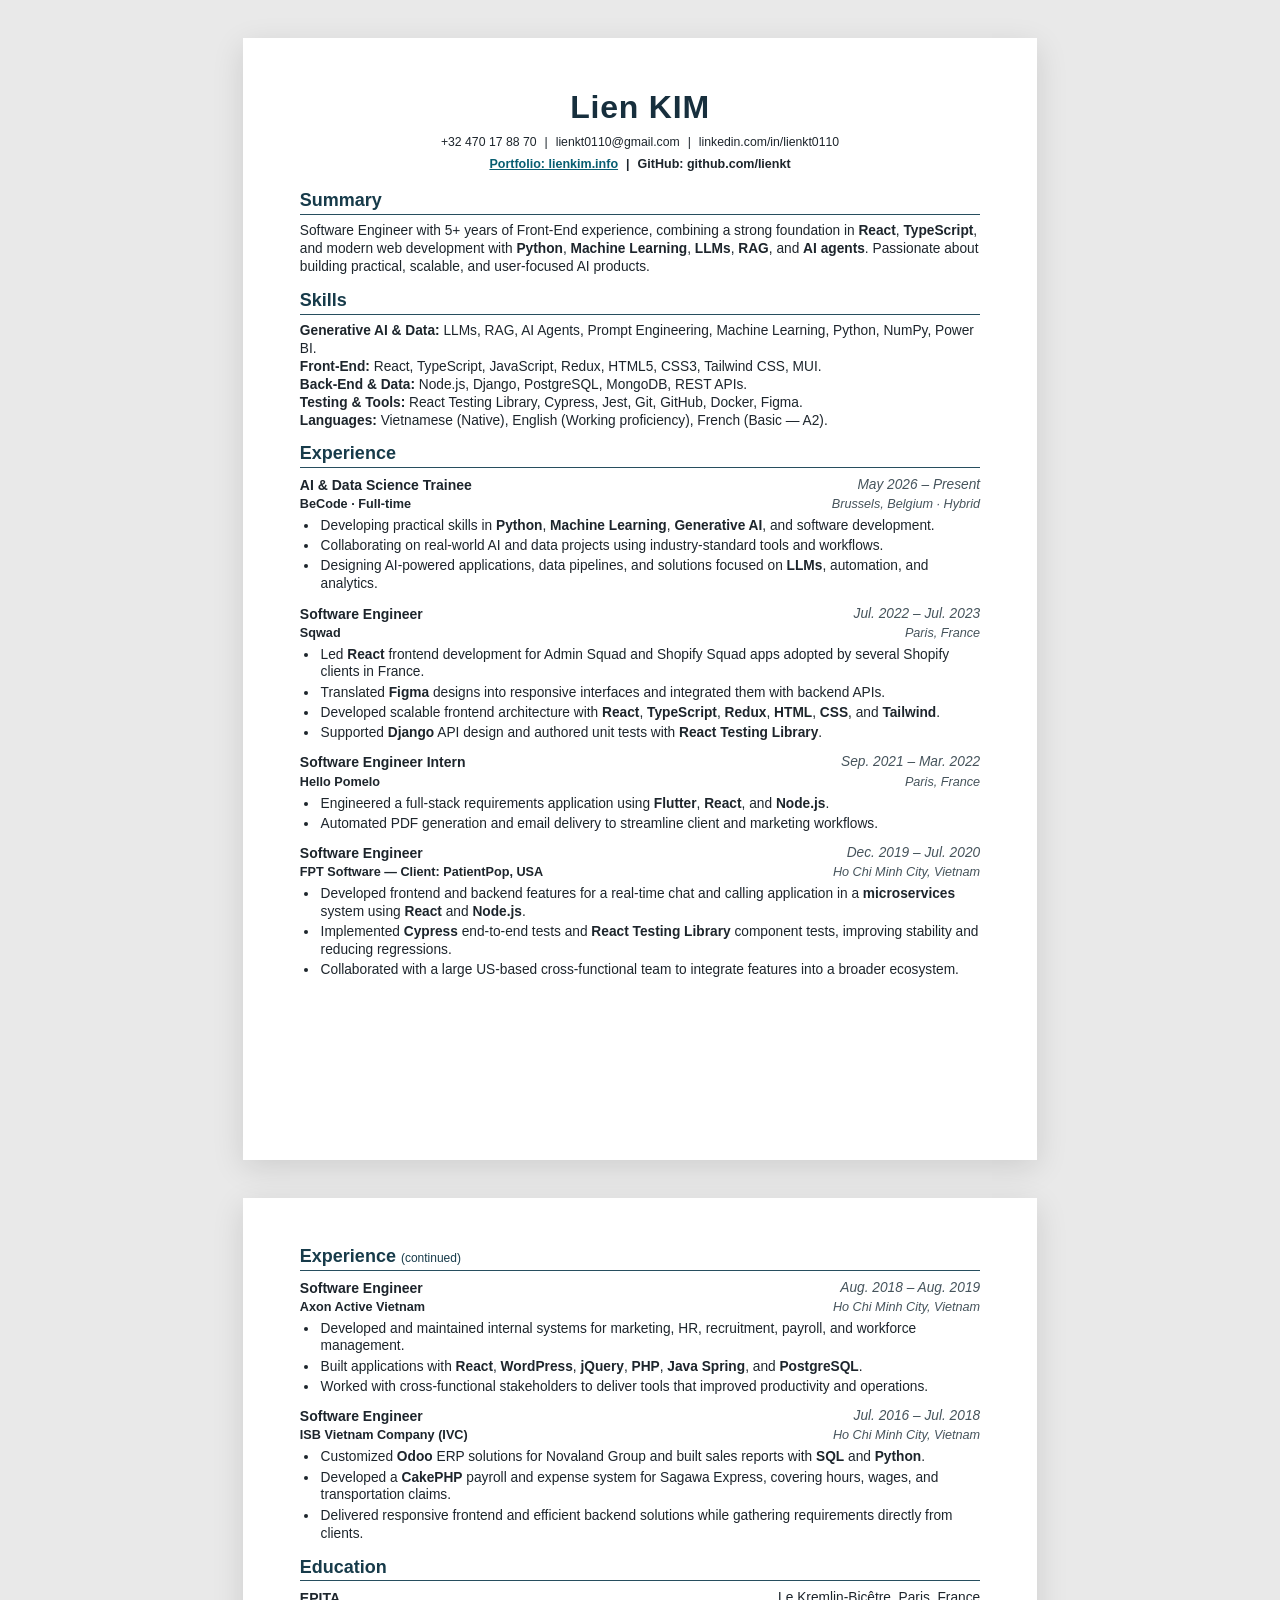
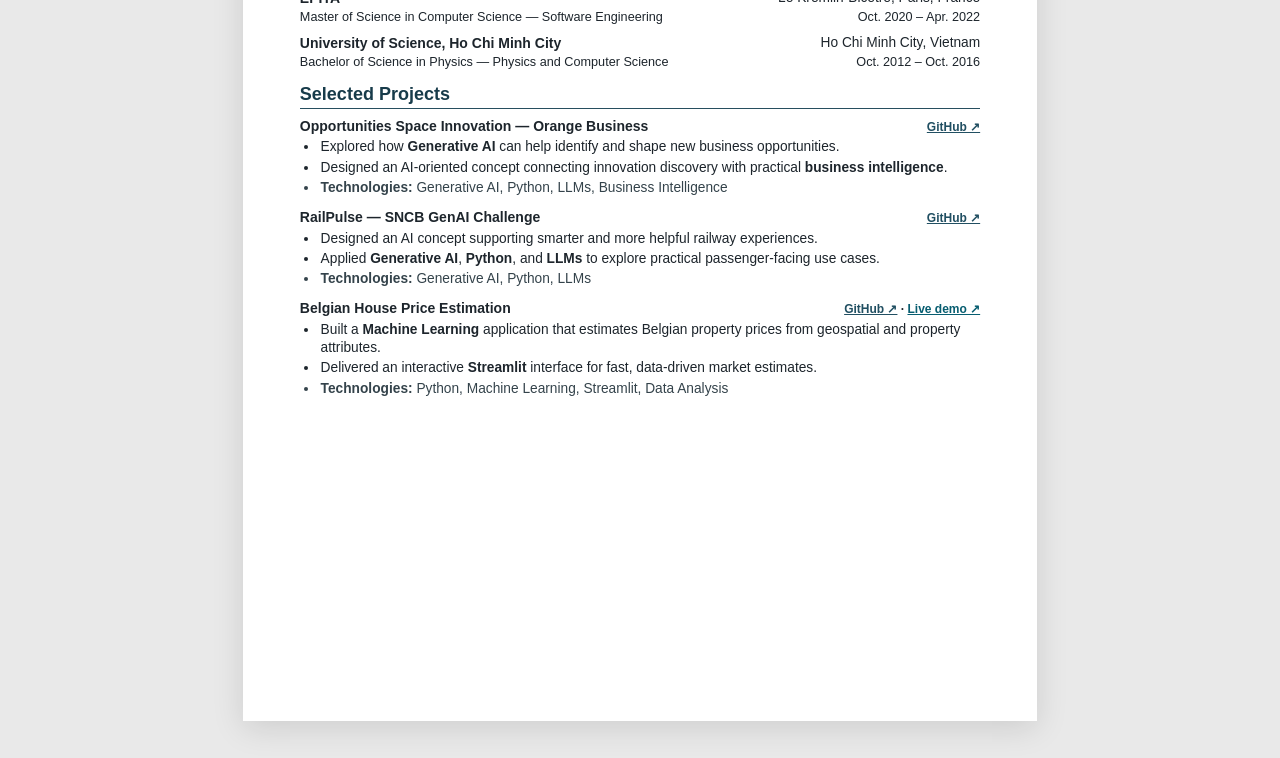
==== cv/index.html @ 68690e9c "update cv" ====
<!doctype html>
<html lang="en">
  <head>
    <meta charset="UTF-8" />
    <meta name="viewport" content="width=device-width, initial-scale=1" />
    <meta name="generator" content="cv/generate_cv.py" />
    <title>Lien KIM — CV</title>
    <link rel="stylesheet" href="cv.css" />
  </head>
  <body>
    <main class="resume">
      <section class="page">
        <header class="resume-header">
          <h1>Lien KIM</h1>
          <p>
            <a href="tel:+32470178870">+32 470 17 88 70</a>
            <span>|</span>
            <a href="mailto:lienkt0110@gmail.com">lienkt0110@gmail.com</a>
            <span>|</span>
            <a href="https://www.linkedin.com/in/lienkt0110/">linkedin.com/in/lienkt0110</a>
          </p>
          <p class="profile-links">
            <a class="website-link" href="https://lienkim.info/">Portfolio: lienkim.info</a>
            <span>|</span>
            <a href="https://github.com/lienkt">GitHub: github.com/lienkt</a>
          </p>
        </header>
        <section>
          <h2>Summary</h2>
          <p>Software Engineer with 5+ years of Front-End experience, combining a strong foundation in <strong>React</strong>, <strong>TypeScript</strong>, and modern web development with <strong>Python</strong>, <strong>Machine Learning</strong>, <strong>LLMs</strong>, <strong>RAG</strong>, and <strong>AI agents</strong>. Passionate about building practical, scalable, and user-focused AI products.</p>
        </section>
        <section>
          <h2>Skills</h2>
          <p><strong>Generative AI &amp; Data:</strong> LLMs, RAG, AI Agents, Prompt Engineering, Machine Learning, Python, NumPy, Power BI.</p>
          <p><strong>Front-End:</strong> React, TypeScript, JavaScript, Redux, HTML5, CSS3, Tailwind CSS, MUI.</p>
          <p><strong>Back-End &amp; Data:</strong> Node.js, Django, PostgreSQL, MongoDB, REST APIs.</p>
          <p><strong>Testing &amp; Tools:</strong> React Testing Library, Cypress, Jest, Git, GitHub, Docker, Figma.</p>
          <p><strong>Languages:</strong> Vietnamese (Native), English (Working proficiency), French (Basic — A2).</p>
        </section>
        <section>
          <h2>Experience</h2>
          <article class="entry">
            <div class="entry-heading"><h3>AI &amp; Data Science Trainee</h3><time>May 2026 – Present</time></div>
            <div class="entry-subheading"><strong>BeCode · Full-time</strong><span>Brussels, Belgium · Hybrid</span></div>
            <ul>
              <li>Developing practical skills in <strong>Python</strong>, <strong>Machine Learning</strong>, <strong>Generative AI</strong>, and software development.</li>
              <li>Collaborating on real-world AI and data projects using industry-standard tools and workflows.</li>
              <li>Designing AI-powered applications, data pipelines, and solutions focused on <strong>LLMs</strong>, automation, and analytics.</li>
            </ul>
          </article>

          <article class="entry">
            <div class="entry-heading"><h3>Software Engineer</h3><time>Jul. 2022 – Jul. 2023</time></div>
            <div class="entry-subheading"><strong>Sqwad</strong><span>Paris, France</span></div>
            <ul>
              <li>Led <strong>React</strong> frontend development for Admin Squad and Shopify Squad apps adopted by several Shopify clients in France.</li>
              <li>Translated <strong>Figma</strong> designs into responsive interfaces and integrated them with backend APIs.</li>
              <li>Developed scalable frontend architecture with <strong>React</strong>, <strong>TypeScript</strong>, <strong>Redux</strong>, <strong>HTML</strong>, <strong>CSS</strong>, and <strong>Tailwind</strong>.</li>
              <li>Supported <strong>Django</strong> API design and authored unit tests with <strong>React Testing Library</strong>.</li>
            </ul>
          </article>

          <article class="entry">
            <div class="entry-heading"><h3>Software Engineer Intern</h3><time>Sep. 2021 – Mar. 2022</time></div>
            <div class="entry-subheading"><strong>Hello Pomelo</strong><span>Paris, France</span></div>
            <ul>
              <li>Engineered a full-stack requirements application using <strong>Flutter</strong>, <strong>React</strong>, and <strong>Node.js</strong>.</li>
              <li>Automated PDF generation and email delivery to streamline client and marketing workflows.</li>
            </ul>
          </article>

          <article class="entry">
            <div class="entry-heading"><h3>Software Engineer</h3><time>Dec. 2019 – Jul. 2020</time></div>
            <div class="entry-subheading"><strong>FPT Software — Client: PatientPop, USA</strong><span>Ho Chi Minh City, Vietnam</span></div>
            <ul>
              <li>Developed frontend and backend features for a real-time chat and calling application in a <strong>microservices</strong> system using <strong>React</strong> and <strong>Node.js</strong>.</li>
              <li>Implemented <strong>Cypress</strong> end-to-end tests and <strong>React Testing Library</strong> component tests, improving stability and reducing regressions.</li>
              <li>Collaborated with a large US-based cross-functional team to integrate features into a broader ecosystem.</li>
            </ul>
          </article>
        </section>
      </section>
      <section class="page">
        <section>
          <h2>Experience <small>(continued)</small></h2>
          <article class="entry">
            <div class="entry-heading"><h3>Software Engineer</h3><time>Aug. 2018 – Aug. 2019</time></div>
            <div class="entry-subheading"><strong>Axon Active Vietnam</strong><span>Ho Chi Minh City, Vietnam</span></div>
            <ul>
              <li>Developed and maintained internal systems for marketing, HR, recruitment, payroll, and workforce management.</li>
              <li>Built applications with <strong>React</strong>, <strong>WordPress</strong>, <strong>jQuery</strong>, <strong>PHP</strong>, <strong>Java Spring</strong>, and <strong>PostgreSQL</strong>.</li>
              <li>Worked with cross-functional stakeholders to deliver tools that improved productivity and operations.</li>
            </ul>
          </article>

          <article class="entry">
            <div class="entry-heading"><h3>Software Engineer</h3><time>Jul. 2016 – Jul. 2018</time></div>
            <div class="entry-subheading"><strong>ISB Vietnam Company (IVC)</strong><span>Ho Chi Minh City, Vietnam</span></div>
            <ul>
              <li>Customized <strong>Odoo</strong> ERP solutions for Novaland Group and built sales reports with <strong>SQL</strong> and <strong>Python</strong>.</li>
              <li>Developed a <strong>CakePHP</strong> payroll and expense system for Sagawa Express, covering hours, wages, and transportation claims.</li>
              <li>Delivered responsive frontend and efficient backend solutions while gathering requirements directly from clients.</li>
            </ul>
          </article>
        </section>
        <section>
          <h2>Education</h2>
          <article class="entry compact">
            <div class="entry-heading"><h3>EPITA</h3><span>Le Kremlin-Bicêtre, Paris, France</span></div>
            <div class="entry-subheading"><span>Master of Science in Computer Science — Software Engineering</span><time>Oct. 2020 – Apr. 2022</time></div>
          </article>
          <article class="entry compact">
            <div class="entry-heading"><h3>University of Science, Ho Chi Minh City</h3><span>Ho Chi Minh City, Vietnam</span></div>
            <div class="entry-subheading"><span>Bachelor of Science in Physics — Physics and Computer Science</span><time>Oct. 2012 – Oct. 2016</time></div>
          </article>
        </section>
        <section>
          <h2>Selected Projects</h2>
          <article class="project">
            <div class="project-heading"><h3>Opportunities Space Innovation — Orange Business</h3><span class="project-links"><a href="https://github.com/lienkt/orange">GitHub ↗</a></span></div>
            <ul>
              <li>Explored how <strong>Generative AI</strong> can help identify and shape new business opportunities.</li>
              <li>Designed an AI-oriented concept connecting innovation discovery with practical <strong>business intelligence</strong>.</li>
              <li class="project-technologies"><strong>Technologies:</strong> Generative AI, Python, LLMs, Business Intelligence</li>
            </ul>
          </article>
          <article class="project">
            <div class="project-heading"><h3>RailPulse — SNCB GenAI Challenge</h3><span class="project-links"><a href="https://github.com/lienkt/railpulse-genai-challenge">GitHub ↗</a></span></div>
            <ul>
              <li>Designed an AI concept supporting smarter and more helpful railway experiences.</li>
              <li>Applied <strong>Generative AI</strong>, <strong>Python</strong>, and <strong>LLMs</strong> to explore practical passenger-facing use cases.</li>
              <li class="project-technologies"><strong>Technologies:</strong> Generative AI, Python, LLMs</li>
            </ul>
          </article>
          <article class="project">
            <div class="project-heading"><h3>Belgian House Price Estimation</h3><span class="project-links"><a href="https://github.com/lienkt/immo-eliza-deployment">GitHub ↗</a> · <a class="live-link" href="https://belgian-immo-eliza.streamlit.app/">Live demo ↗</a></span></div>
            <ul>
              <li>Built a <strong>Machine Learning</strong> application that estimates Belgian property prices from geospatial and property attributes.</li>
              <li>Delivered an interactive <strong>Streamlit</strong> interface for fast, data-driven market estimates.</li>
              <li class="project-technologies"><strong>Technologies:</strong> Python, Machine Learning, Streamlit, Data Analysis</li>
            </ul>
          </article>
        </section>
      </section>
    </main>
  </body>
</html>
---- cv/cv.css ----
@page {
  size: A4;
  margin: 0;
}

* {
  box-sizing: border-box;
}

html,
body {
  margin: 0;
  background: #e9e9e9;
  color: #1d252c;
  font-family: Aptos, "Segoe UI", "Helvetica Neue", Arial, sans-serif;
  font-size: 10.3pt;
  line-height: 1.3;
}

.page {
  width: 210mm;
  min-height: 297mm;
  margin: 10mm auto;
  padding: 13mm 15mm 12mm;
  background: #fff;
  box-shadow: 0 2mm 8mm rgba(0, 0, 0, 0.12);
}

.resume-header {
  margin-bottom: 5mm;
  text-align: center;
}

h1 {
  margin: 0 0 1.8mm;
  font-size: 24pt;
  font-weight: 700;
  color: #172f3d;
  letter-spacing: 0.025em;
}

.resume-header p {
  margin: 0;
  font-size: 9.2pt;
}

.resume-header .profile-links {
  margin-top: 1.2mm;
  font-size: 9.4pt;
  font-weight: 600;
}

.website-link,
.project-links .live-link {
  color: #075d70;
  font-weight: 700;
  text-decoration: underline;
  text-underline-offset: 1.2px;
}

.resume-header span {
  margin: 0 1.2mm;
}

a {
  color: inherit;
  text-decoration: none;
}

section + section {
  margin-top: 4mm;
}

h2 {
  margin: 0 0 2mm;
  padding-bottom: 0.8mm;
  border-bottom: 0.35mm solid #274e5e;
  color: #173b4a;
  font-size: 13.5pt;
  line-height: 1.1;
}

h2 small {
  font-size: 9pt;
  font-weight: 400;
}

h3,
p {
  margin: 0;
}

.entry + .entry,
.project + .project {
  margin-top: 3mm;
}

.entry-heading,
.entry-subheading {
  display: flex;
  justify-content: space-between;
  gap: 5mm;
}

.entry-heading h3 {
  font-size: 10.5pt;
}

.entry-heading time,
.entry-heading span,
.entry-subheading time,
.entry-subheading span {
  flex-shrink: 0;
}

.entry-heading time,
.entry-subheading > span:last-child {
  color: #46545c;
  font-style: italic;
}

.entry-subheading {
  margin-top: 0.5mm;
  font-size: 9.5pt;
}

ul {
  margin: 1.2mm 0 0;
  padding-left: 5mm;
}

li {
  padding-left: 0.5mm;
}

li + li {
  margin-top: 0.65mm;
}

.compact + .compact {
  margin-top: 2.2mm;
}

.project-heading {
  display: flex;
  align-items: baseline;
  justify-content: space-between;
  gap: 4mm;
}

.project h3 {
  font-size: 10.5pt;
}

.project ul {
  margin-top: 0.8mm;
}

.project-technologies {
  color: #34434b;
}

.project-links {
  flex-shrink: 0;
  font-size: 9pt;
  font-weight: 600;
}

.project-links a {
  color: #214f62;
  text-decoration: underline;
  text-underline-offset: 1px;
}

@media print {
  html,
  body {
    background: #fff;
  }

  .page {
    margin: 0;
    box-shadow: none;
    break-after: page;
  }

  .page:last-child {
    break-after: auto;
  }
}

@media screen and (max-width: 800px) {
  .page {
    width: 100%;
    min-height: auto;
    margin: 0;
    padding: 24px 18px;
  }

  .entry-heading,
  .entry-subheading {
    flex-wrap: wrap;
    gap: 2px 12px;
  }
}
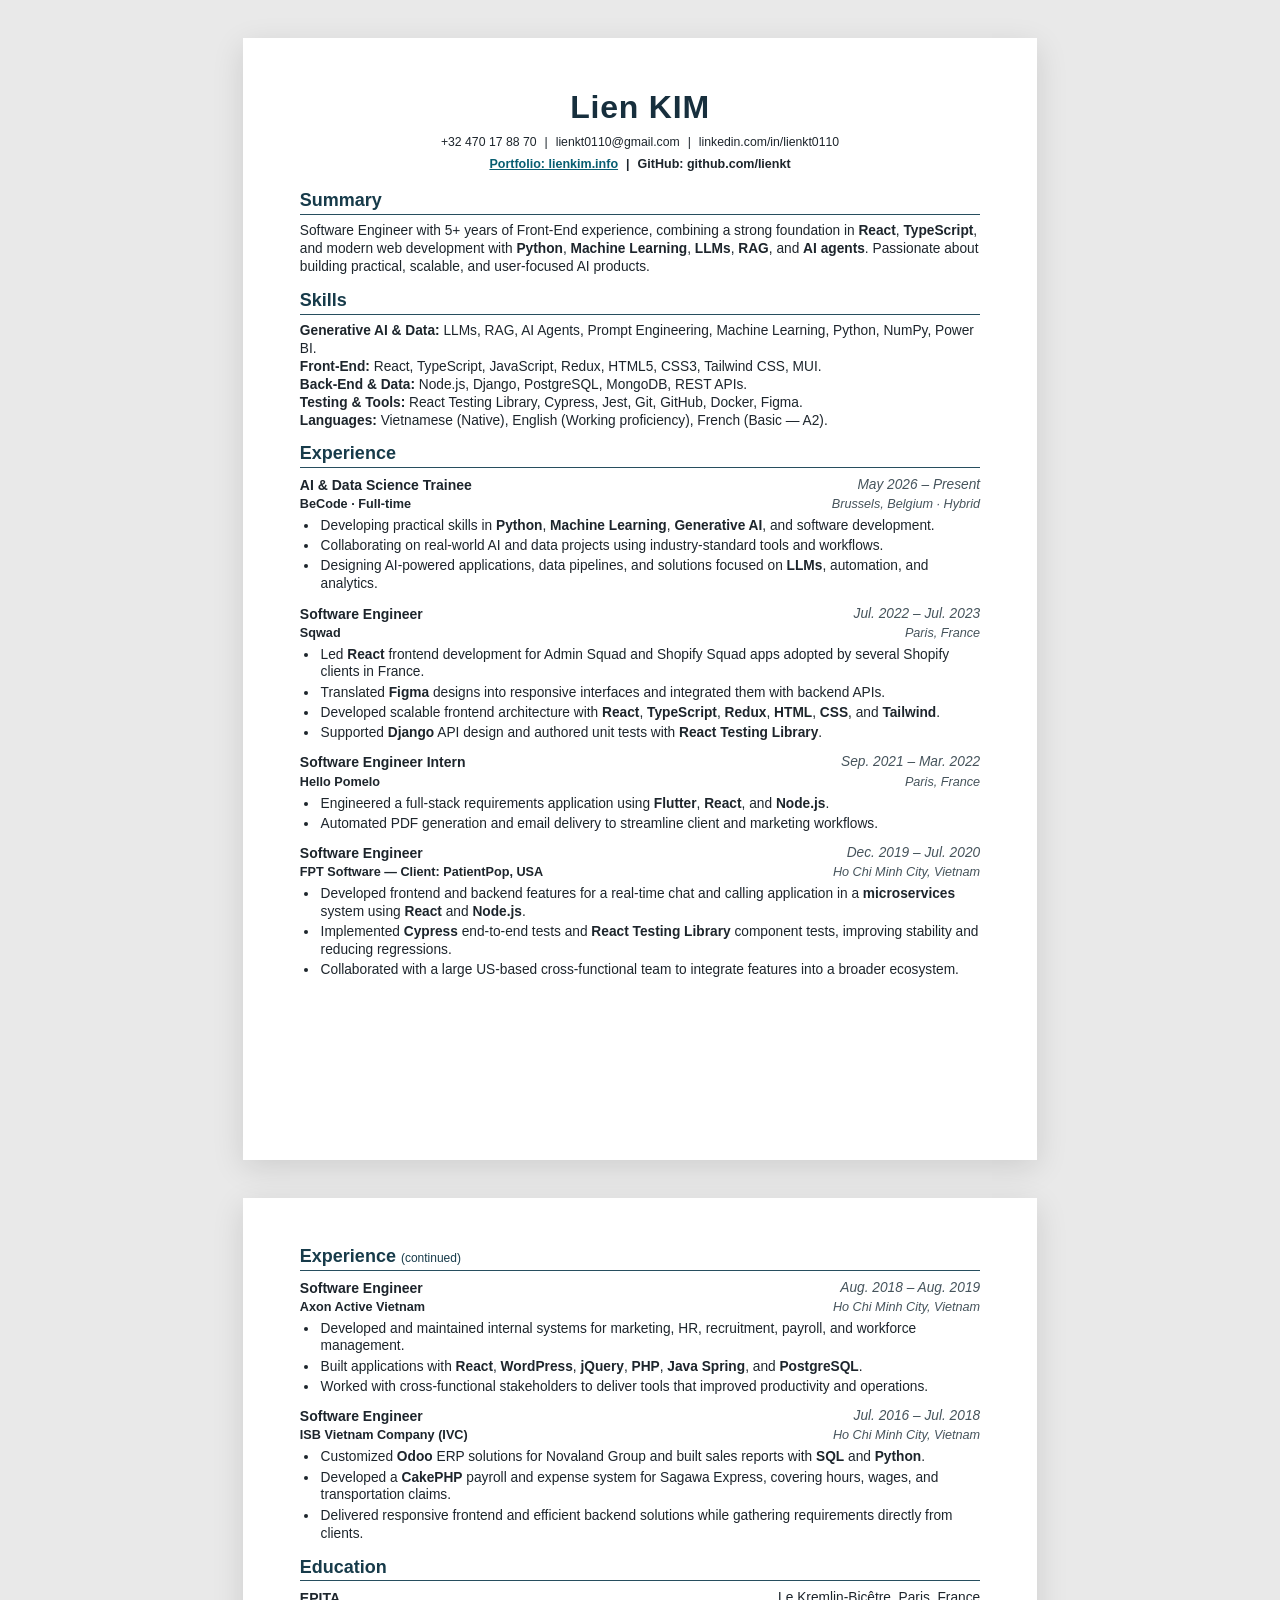
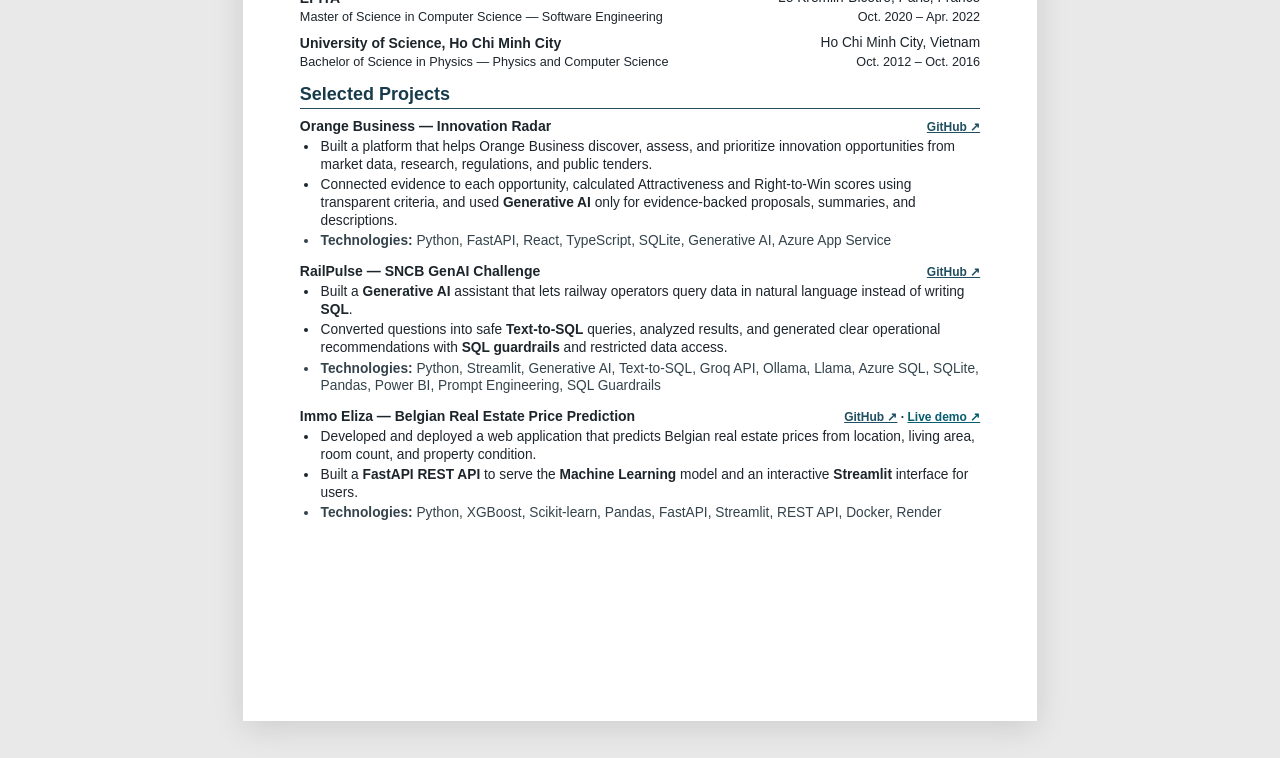
==== commit 52a6d089: "update projects" ====
--- a/cv/index.html
+++ b/cv/index.html
@@ -117,27 +117,27 @@
         <section>
           <h2>Selected Projects</h2>
           <article class="project">
-            <div class="project-heading"><h3>Opportunities Space Innovation — Orange Business</h3><span class="project-links"><a href="https://github.com/lienkt/orange">GitHub ↗</a></span></div>
+            <div class="project-heading"><h3>Orange Business — Innovation Radar</h3><span class="project-links"><a href="https://github.com/lienkt/orange">GitHub ↗</a></span></div>
             <ul>
-              <li>Explored how <strong>Generative AI</strong> can help identify and shape new business opportunities.</li>
-              <li>Designed an AI-oriented concept connecting innovation discovery with practical <strong>business intelligence</strong>.</li>
-              <li class="project-technologies"><strong>Technologies:</strong> Generative AI, Python, LLMs, Business Intelligence</li>
+              <li>Built a platform that helps Orange Business discover, assess, and prioritize innovation opportunities from market data, research, regulations, and public tenders.</li>
+              <li>Connected evidence to each opportunity, calculated Attractiveness and Right-to-Win scores using transparent criteria, and used <strong>Generative AI</strong> only for evidence-backed proposals, summaries, and descriptions.</li>
+              <li class="project-technologies"><strong>Technologies:</strong> Python, FastAPI, React, TypeScript, SQLite, Generative AI, Azure App Service</li>
             </ul>
           </article>
           <article class="project">
             <div class="project-heading"><h3>RailPulse — SNCB GenAI Challenge</h3><span class="project-links"><a href="https://github.com/lienkt/railpulse-genai-challenge">GitHub ↗</a></span></div>
             <ul>
-              <li>Designed an AI concept supporting smarter and more helpful railway experiences.</li>
-              <li>Applied <strong>Generative AI</strong>, <strong>Python</strong>, and <strong>LLMs</strong> to explore practical passenger-facing use cases.</li>
-              <li class="project-technologies"><strong>Technologies:</strong> Generative AI, Python, LLMs</li>
+              <li>Built a <strong>Generative AI</strong> assistant that lets railway operators query data in natural language instead of writing <strong>SQL</strong>.</li>
+              <li>Converted questions into safe <strong>Text-to-SQL</strong> queries, analyzed results, and generated clear operational recommendations with <strong>SQL guardrails</strong> and restricted data access.</li>
+              <li class="project-technologies"><strong>Technologies:</strong> Python, Streamlit, Generative AI, Text-to-SQL, Groq API, Ollama, Llama, Azure SQL, SQLite, Pandas, Power BI, Prompt Engineering, SQL Guardrails</li>
             </ul>
           </article>
           <article class="project">
-            <div class="project-heading"><h3>Belgian House Price Estimation</h3><span class="project-links"><a href="https://github.com/lienkt/immo-eliza-deployment">GitHub ↗</a> · <a class="live-link" href="https://belgian-immo-eliza.streamlit.app/">Live demo ↗</a></span></div>
+            <div class="project-heading"><h3>Immo Eliza — Belgian Real Estate Price Prediction</h3><span class="project-links"><a href="https://github.com/lienkt/immo-eliza-deployment">GitHub ↗</a> · <a class="live-link" href="https://belgian-immo-eliza.streamlit.app/">Live demo ↗</a></span></div>
             <ul>
-              <li>Built a <strong>Machine Learning</strong> application that estimates Belgian property prices from geospatial and property attributes.</li>
-              <li>Delivered an interactive <strong>Streamlit</strong> interface for fast, data-driven market estimates.</li>
-              <li class="project-technologies"><strong>Technologies:</strong> Python, Machine Learning, Streamlit, Data Analysis</li>
+              <li>Developed and deployed a web application that predicts Belgian real estate prices from location, living area, room count, and property condition.</li>
+              <li>Built a <strong>FastAPI</strong> <strong>REST API</strong> to serve the <strong>Machine Learning</strong> model and an interactive <strong>Streamlit</strong> interface for users.</li>
+              <li class="project-technologies"><strong>Technologies:</strong> Python, XGBoost, Scikit-learn, Pandas, FastAPI, Streamlit, REST API, Docker, Render</li>
             </ul>
           </article>
         </section>
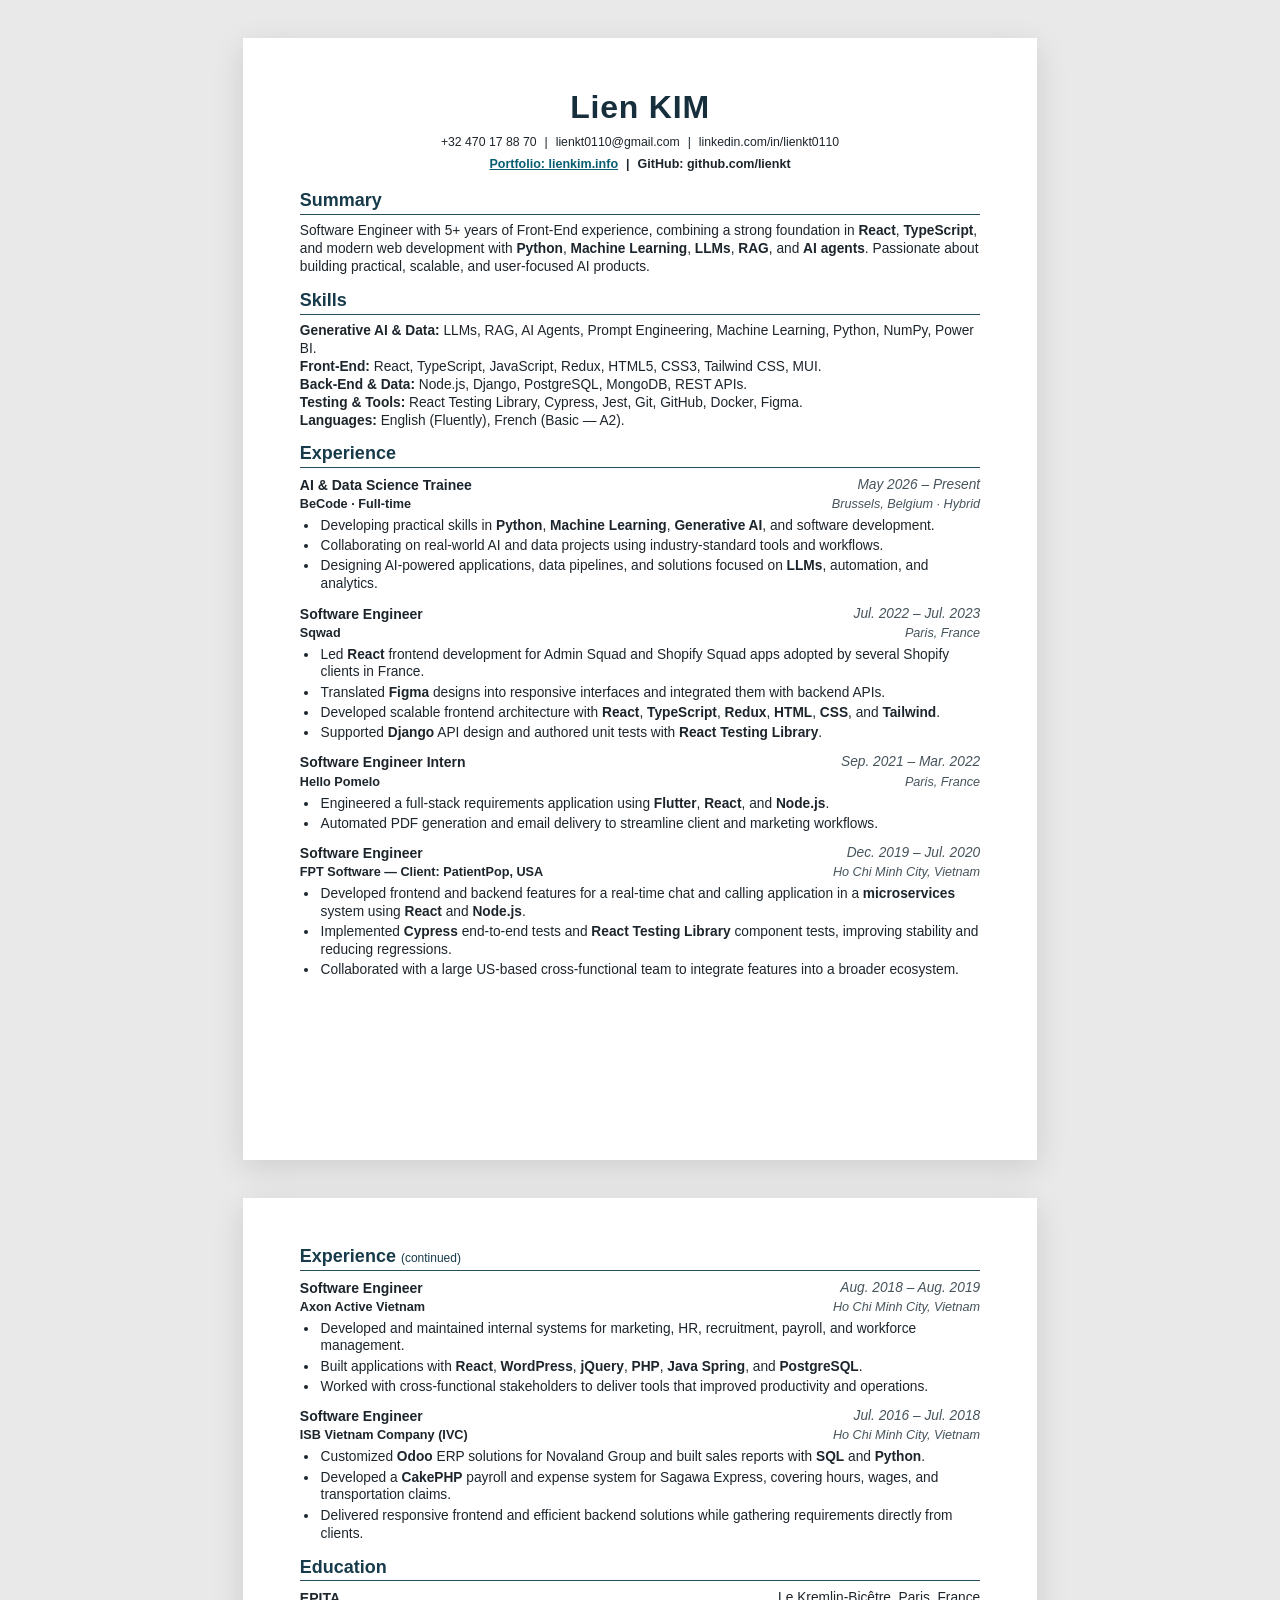
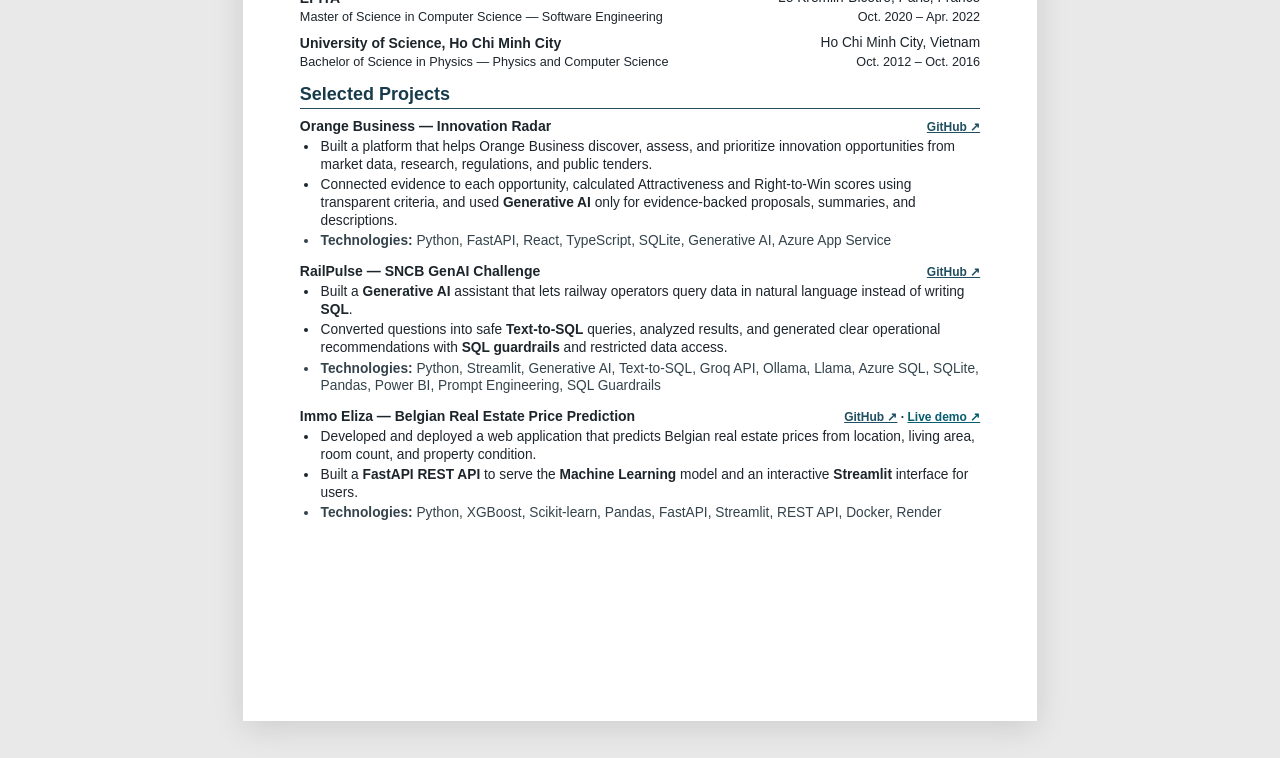
==== commit 56c51211: "update cv" ====
--- a/cv/index.html
+++ b/cv/index.html
@@ -35,7 +35,7 @@
           <p><strong>Front-End:</strong> React, TypeScript, JavaScript, Redux, HTML5, CSS3, Tailwind CSS, MUI.</p>
           <p><strong>Back-End &amp; Data:</strong> Node.js, Django, PostgreSQL, MongoDB, REST APIs.</p>
           <p><strong>Testing &amp; Tools:</strong> React Testing Library, Cypress, Jest, Git, GitHub, Docker, Figma.</p>
-          <p><strong>Languages:</strong> Vietnamese (Native), English (Working proficiency), French (Basic — A2).</p>
+          <p><strong>Languages:</strong> English (Fluently), French (Basic — A2).</p>
         </section>
         <section>
           <h2>Experience</h2>
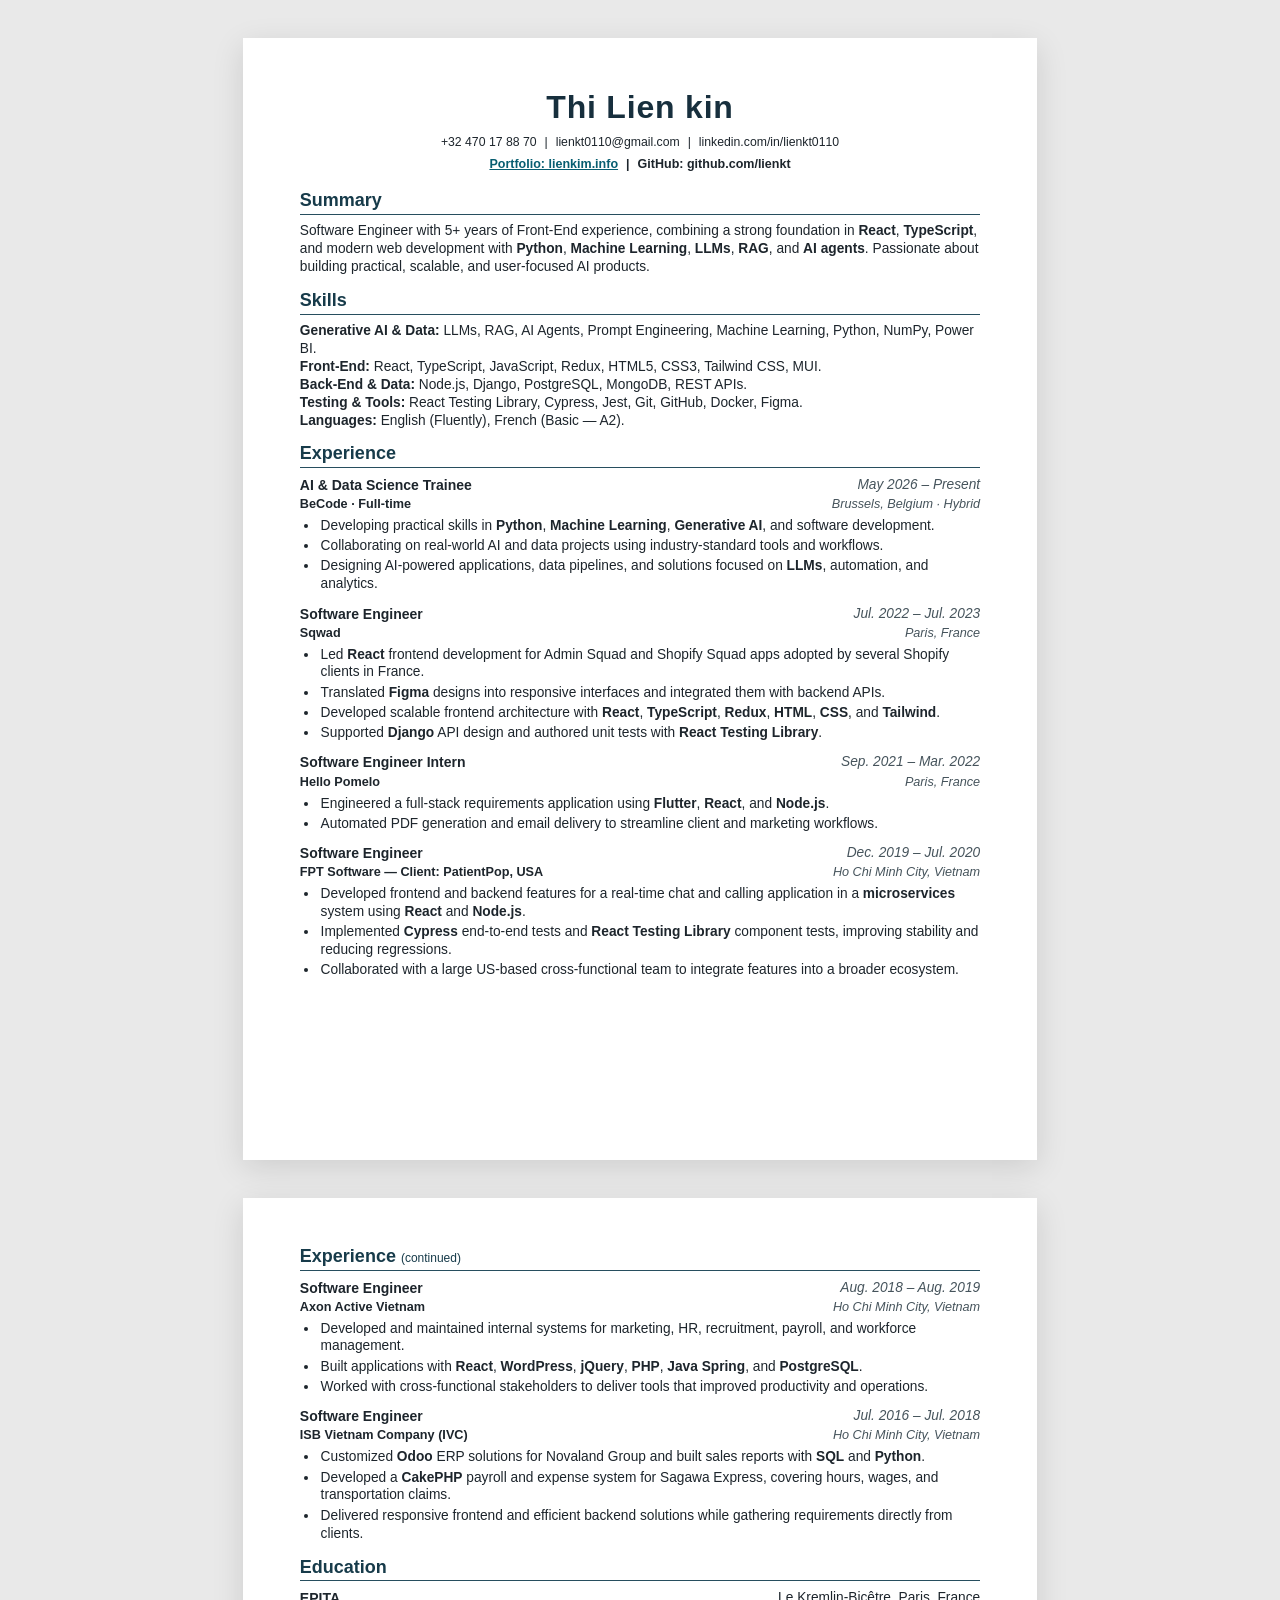
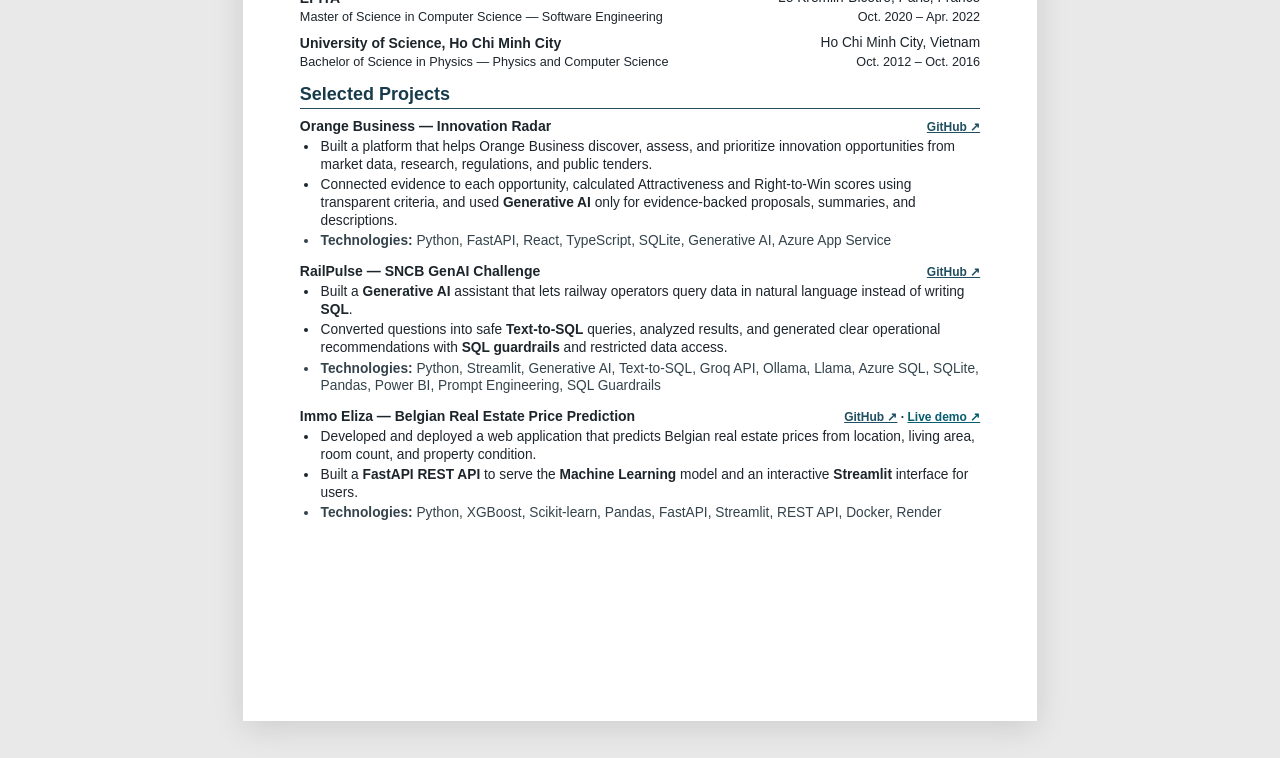
==== commit 2d094c67: "add pretier" ====
--- a/cv/index.html
+++ b/cv/index.html
@@ -4,14 +4,14 @@
     <meta charset="UTF-8" />
     <meta name="viewport" content="width=device-width, initial-scale=1" />
     <meta name="generator" content="cv/generate_cv.py" />
-    <title>Lien KIM — CV</title>
+    <title>Thi Lien kin — CV</title>
     <link rel="stylesheet" href="cv.css" />
   </head>
   <body>
     <main class="resume">
       <section class="page">
         <header class="resume-header">
-          <h1>Lien KIM</h1>
+          <h1>Thi Lien kin</h1>
           <p>
             <a href="tel:+32470178870">+32 470 17 88 70</a>
             <span>|</span>
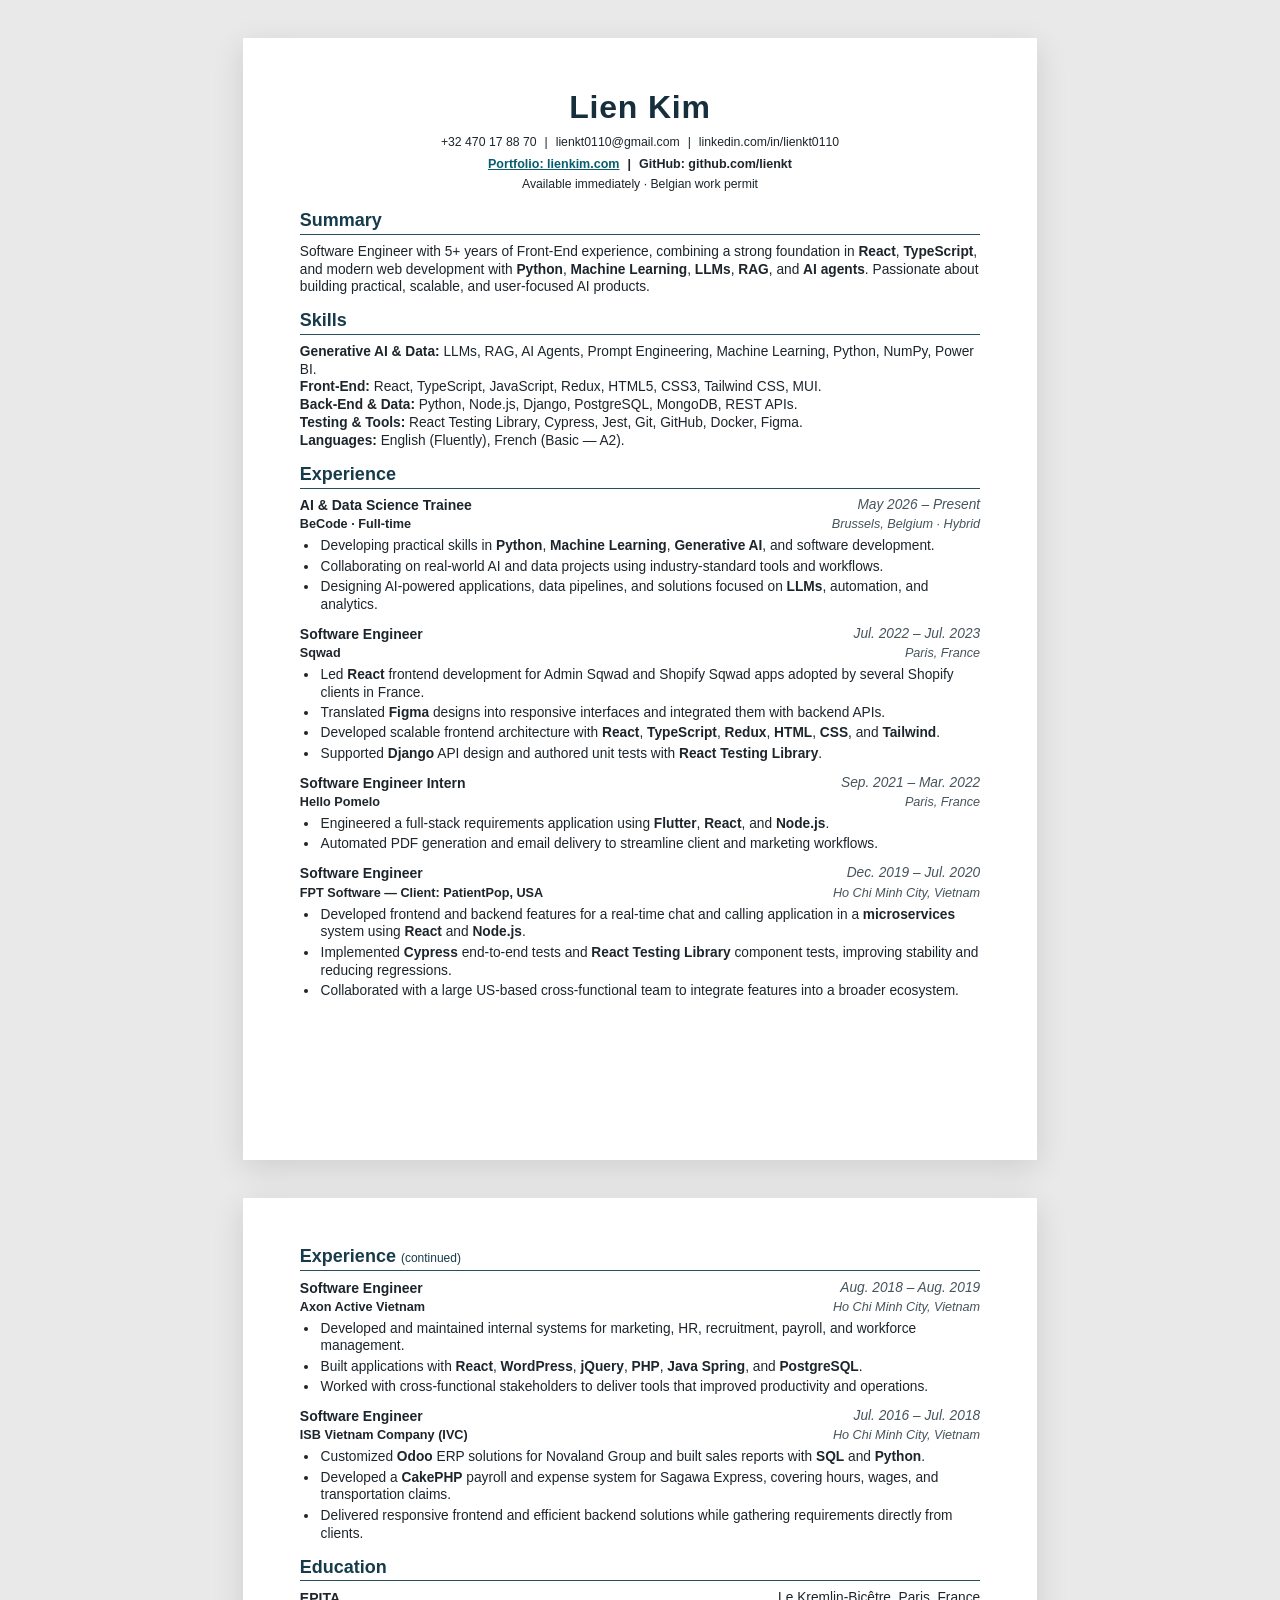
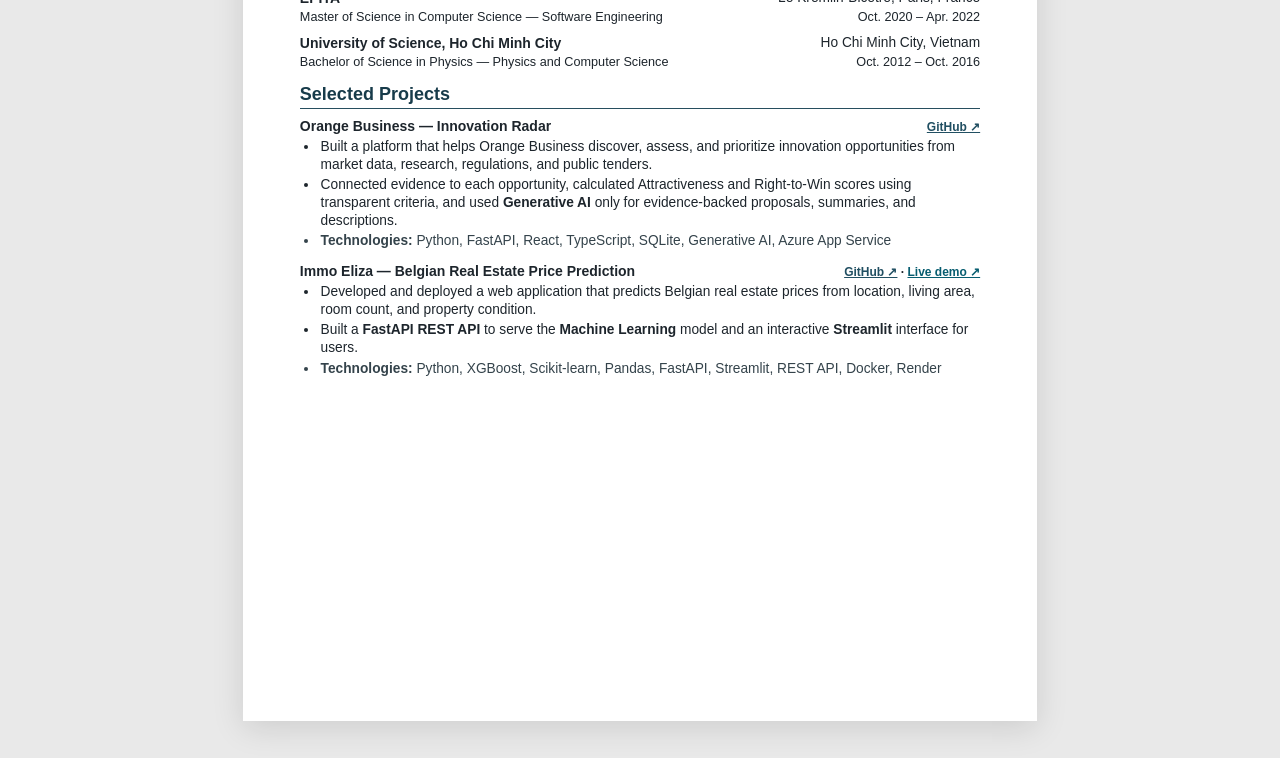
==== commit a17dc175: "update cv" ====
--- a/cv/index.html
+++ b/cv/index.html
@@ -4,14 +4,14 @@
     <meta charset="UTF-8" />
     <meta name="viewport" content="width=device-width, initial-scale=1" />
     <meta name="generator" content="cv/generate_cv.py" />
-    <title>Thi Lien kin — CV</title>
+    <title>Lien Kim — CV</title>
     <link rel="stylesheet" href="cv.css" />
   </head>
   <body>
     <main class="resume">
       <section class="page">
         <header class="resume-header">
-          <h1>Thi Lien kin</h1>
+          <h1>Lien Kim</h1>
           <p>
             <a href="tel:+32470178870">+32 470 17 88 70</a>
             <span>|</span>
@@ -20,10 +20,11 @@
             <a href="https://www.linkedin.com/in/lienkt0110/">linkedin.com/in/lienkt0110</a>
           </p>
           <p class="profile-links">
-            <a class="website-link" href="https://lienkim.info/">Portfolio: lienkim.info</a>
+            <a class="website-link" href="https://lienkim.com/">Portfolio: lienkim.com</a>
             <span>|</span>
             <a href="https://github.com/lienkt">GitHub: github.com/lienkt</a>
           </p>
+          <p class="availability">Available immediately · Belgian work permit</p>
         </header>
         <section>
           <h2>Summary</h2>
@@ -33,7 +34,7 @@
           <h2>Skills</h2>
           <p><strong>Generative AI &amp; Data:</strong> LLMs, RAG, AI Agents, Prompt Engineering, Machine Learning, Python, NumPy, Power BI.</p>
           <p><strong>Front-End:</strong> React, TypeScript, JavaScript, Redux, HTML5, CSS3, Tailwind CSS, MUI.</p>
-          <p><strong>Back-End &amp; Data:</strong> Node.js, Django, PostgreSQL, MongoDB, REST APIs.</p>
+          <p><strong>Back-End &amp; Data:</strong> Python, Node.js, Django, PostgreSQL, MongoDB, REST APIs.</p>
           <p><strong>Testing &amp; Tools:</strong> React Testing Library, Cypress, Jest, Git, GitHub, Docker, Figma.</p>
           <p><strong>Languages:</strong> English (Fluently), French (Basic — A2).</p>
         </section>
@@ -53,7 +54,7 @@
             <div class="entry-heading"><h3>Software Engineer</h3><time>Jul. 2022 – Jul. 2023</time></div>
             <div class="entry-subheading"><strong>Sqwad</strong><span>Paris, France</span></div>
             <ul>
-              <li>Led <strong>React</strong> frontend development for Admin Squad and Shopify Squad apps adopted by several Shopify clients in France.</li>
+              <li>Led <strong>React</strong> frontend development for Admin Sqwad and Shopify Sqwad apps adopted by several Shopify clients in France.</li>
               <li>Translated <strong>Figma</strong> designs into responsive interfaces and integrated them with backend APIs.</li>
               <li>Developed scalable frontend architecture with <strong>React</strong>, <strong>TypeScript</strong>, <strong>Redux</strong>, <strong>HTML</strong>, <strong>CSS</strong>, and <strong>Tailwind</strong>.</li>
               <li>Supported <strong>Django</strong> API design and authored unit tests with <strong>React Testing Library</strong>.</li>
@@ -125,14 +126,6 @@
             </ul>
           </article>
           <article class="project">
-            <div class="project-heading"><h3>RailPulse — SNCB GenAI Challenge</h3><span class="project-links"><a href="https://github.com/lienkt/railpulse-genai-challenge">GitHub ↗</a></span></div>
-            <ul>
-              <li>Built a <strong>Generative AI</strong> assistant that lets railway operators query data in natural language instead of writing <strong>SQL</strong>.</li>
-              <li>Converted questions into safe <strong>Text-to-SQL</strong> queries, analyzed results, and generated clear operational recommendations with <strong>SQL guardrails</strong> and restricted data access.</li>
-              <li class="project-technologies"><strong>Technologies:</strong> Python, Streamlit, Generative AI, Text-to-SQL, Groq API, Ollama, Llama, Azure SQL, SQLite, Pandas, Power BI, Prompt Engineering, SQL Guardrails</li>
-            </ul>
-          </article>
-          <article class="project">
             <div class="project-heading"><h3>Immo Eliza — Belgian Real Estate Price Prediction</h3><span class="project-links"><a href="https://github.com/lienkt/immo-eliza-deployment">GitHub ↗</a> · <a class="live-link" href="https://belgian-immo-eliza.streamlit.app/">Live demo ↗</a></span></div>
             <ul>
               <li>Developed and deployed a web application that predicts Belgian real estate prices from location, living area, room count, and property condition.</li>
--- a/cv/cv.css
+++ b/cv/cv.css
@@ -50,6 +50,10 @@
   font-weight: 600;
 }
 
+.resume-header .availability {
+  margin-top: 1.2mm;
+}
+
 .website-link,
 .project-links .live-link {
   color: #075d70;
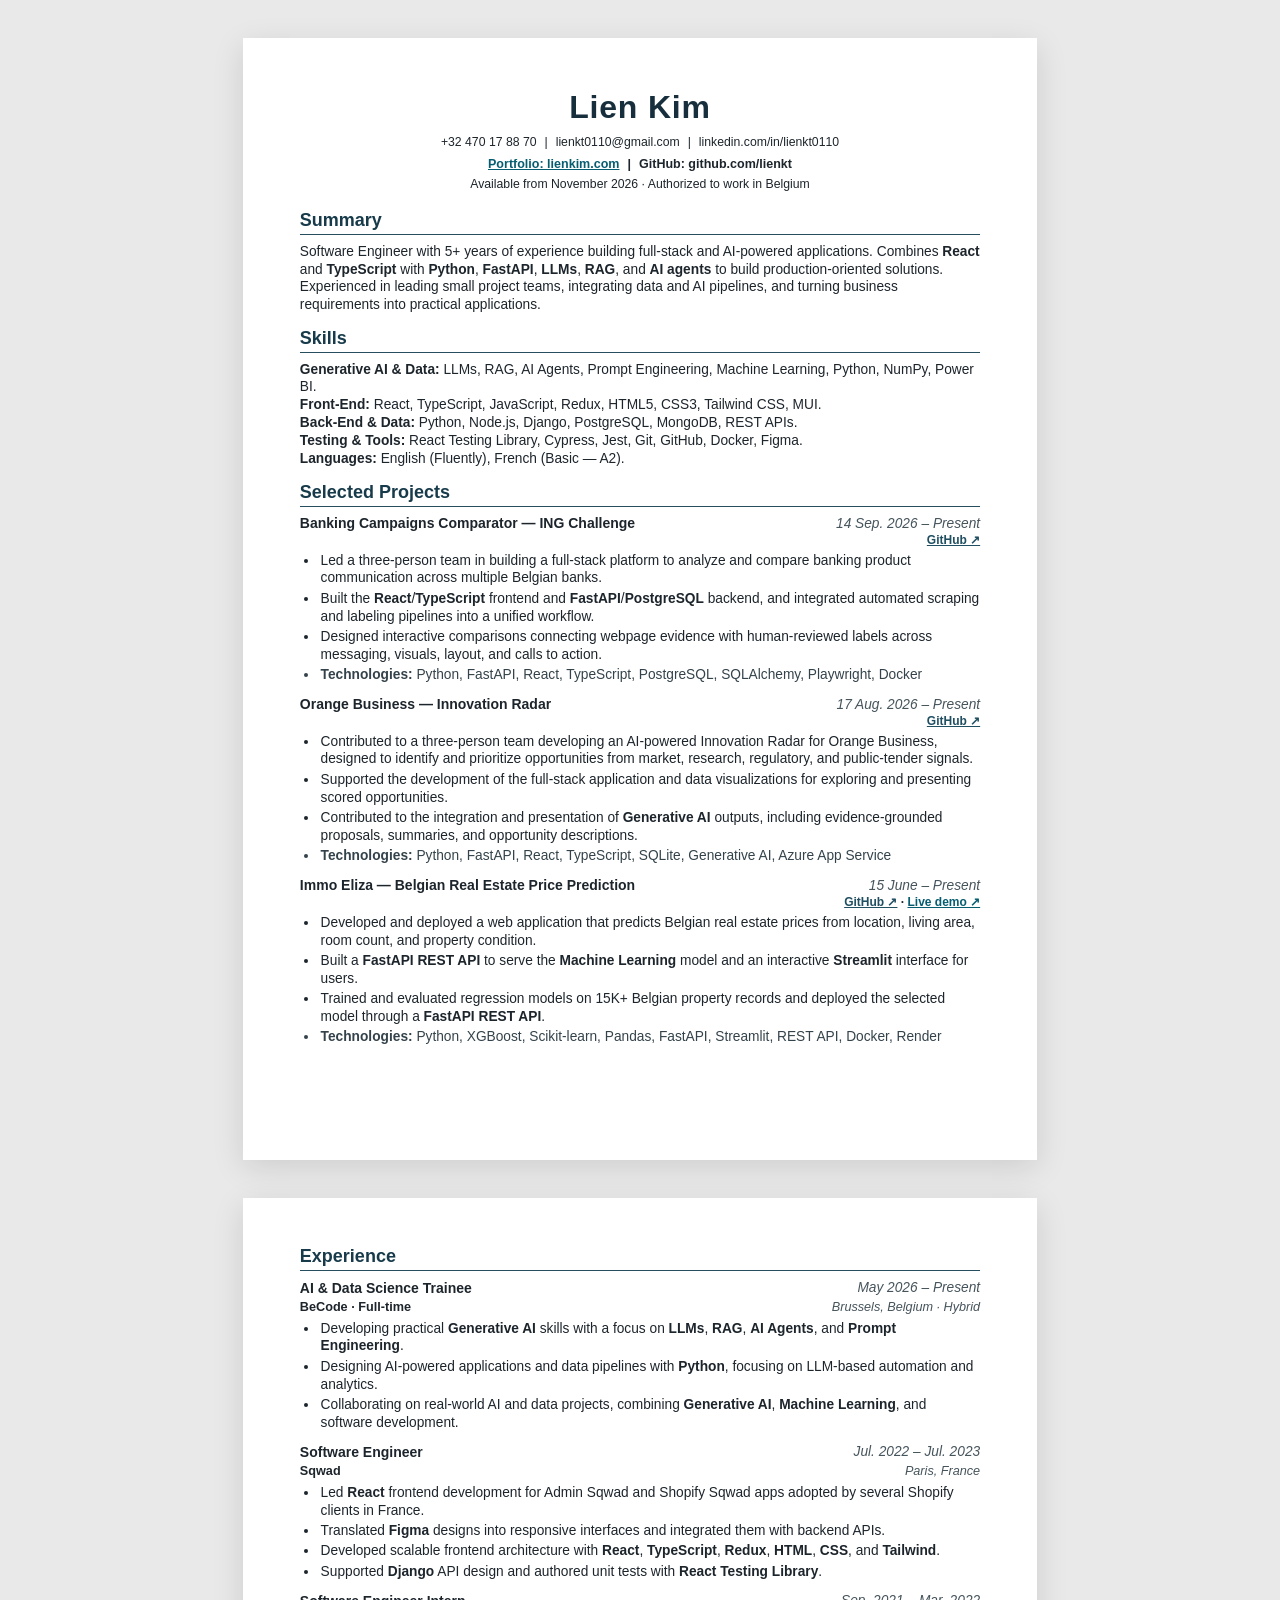
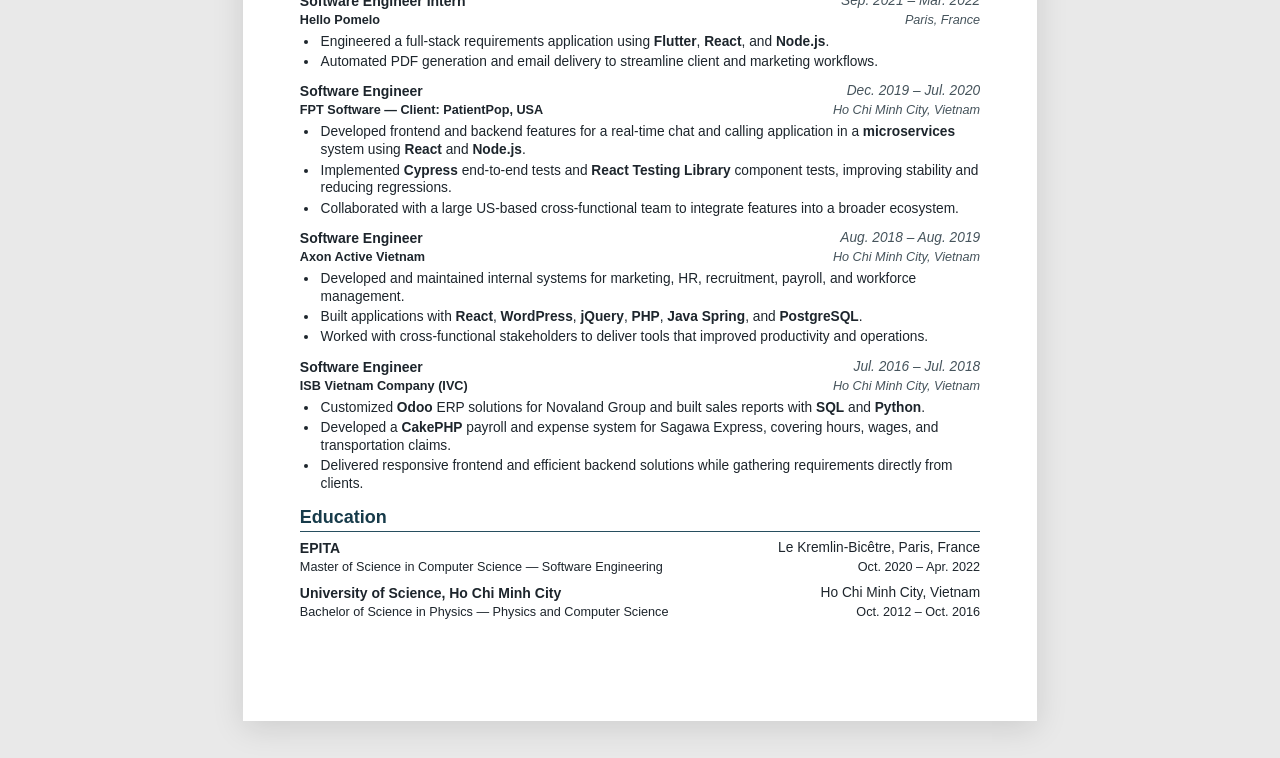
==== commit 4a264da7: "add manage jobs" ====
--- a/cv/index.html
+++ b/cv/index.html
@@ -13,22 +13,22 @@
         <header class="resume-header">
           <h1>Lien Kim</h1>
           <p>
-            <a href="tel:+32470178870">+32 470 17 88 70</a>
+            <a target="_blank" rel="noopener noreferrer" href="tel:+32470178870">+32 470 17 88 70</a>
             <span>|</span>
-            <a href="mailto:lienkt0110@gmail.com">lienkt0110@gmail.com</a>
+            <a target="_blank" rel="noopener noreferrer" href="mailto:lienkt0110@gmail.com">lienkt0110@gmail.com</a>
             <span>|</span>
-            <a href="https://www.linkedin.com/in/lienkt0110/">linkedin.com/in/lienkt0110</a>
+            <a target="_blank" rel="noopener noreferrer" href="https://www.linkedin.com/in/lienkt0110/">linkedin.com/in/lienkt0110</a>
           </p>
           <p class="profile-links">
-            <a class="website-link" href="https://lienkim.com/">Portfolio: lienkim.com</a>
+            <a target="_blank" rel="noopener noreferrer" class="website-link" href="https://lienkim.com/">Portfolio: lienkim.com</a>
             <span>|</span>
-            <a href="https://github.com/lienkt">GitHub: github.com/lienkt</a>
+            <a target="_blank" rel="noopener noreferrer" href="https://github.com/lienkt">GitHub: github.com/lienkt</a>
           </p>
-          <p class="availability">Available immediately · Belgian work permit</p>
+          <p class="availability">Available from November 2026 · Authorized to work in Belgium</p>
         </header>
         <section>
           <h2>Summary</h2>
-          <p>Software Engineer with 5+ years of Front-End experience, combining a strong foundation in <strong>React</strong>, <strong>TypeScript</strong>, and modern web development with <strong>Python</strong>, <strong>Machine Learning</strong>, <strong>LLMs</strong>, <strong>RAG</strong>, and <strong>AI agents</strong>. Passionate about building practical, scalable, and user-focused AI products.</p>
+          <p>Software Engineer with 5+ years of experience building full-stack and AI-powered applications. Combines <strong>React</strong> and <strong>TypeScript</strong> with <strong>Python</strong>, <strong>FastAPI</strong>, <strong>LLMs</strong>, <strong>RAG</strong>, and <strong>AI agents</strong> to build production-oriented solutions. Experienced in leading small project teams, integrating data and AI pipelines, and turning business requirements into practical applications.</p>
         </section>
         <section>
           <h2>Skills</h2>
@@ -39,14 +39,49 @@
           <p><strong>Languages:</strong> English (Fluently), French (Basic — A2).</p>
         </section>
         <section>
+          <h2>Selected Projects</h2>
+          <article class="project">
+            <div class="project-heading"><h3>Banking Campaigns Comparator — ING Challenge</h3><time>14 Sep. 2026 – Present</time></div>
+            <p class="project-links"><a target="_blank" rel="noopener noreferrer" href="https://github.com/lienkt/ing-project">GitHub ↗</a></p>
+            <ul>
+              <li>Led a three-person team in building a full-stack platform to analyze and compare banking product communication across multiple Belgian banks.</li>
+              <li>Built the <strong>React</strong>/<strong>TypeScript</strong> frontend and <strong>FastAPI</strong>/<strong>PostgreSQL</strong> backend, and integrated automated scraping and labeling pipelines into a unified workflow.</li>
+              <li>Designed interactive comparisons connecting webpage evidence with human-reviewed labels across messaging, visuals, layout, and calls to action.</li>
+              <li class="project-technologies"><strong>Technologies:</strong> Python, FastAPI, React, TypeScript, PostgreSQL, SQLAlchemy, Playwright, Docker</li>
+            </ul>
+          </article>
+          <article class="project">
+            <div class="project-heading"><h3>Orange Business — Innovation Radar</h3><time>17 Aug. 2026 – Present</time></div>
+            <p class="project-links"><a target="_blank" rel="noopener noreferrer" href="https://github.com/lienkt/orange">GitHub ↗</a></p>
+            <ul>
+              <li>Contributed to a three-person team developing an AI-powered Innovation Radar for Orange Business, designed to identify and prioritize opportunities from market, research, regulatory, and public-tender signals.</li>
+              <li>Supported the development of the full-stack application and data visualizations for exploring and presenting scored opportunities.</li>
+              <li>Contributed to the integration and presentation of <strong>Generative AI</strong> outputs, including evidence-grounded proposals, summaries, and opportunity descriptions.</li>
+              <li class="project-technologies"><strong>Technologies:</strong> Python, FastAPI, React, TypeScript, SQLite, Generative AI, Azure App Service</li>
+            </ul>
+          </article>
+          <article class="project">
+            <div class="project-heading"><h3>Immo Eliza — Belgian Real Estate Price Prediction</h3><time>15 June – Present</time></div>
+            <p class="project-links"><a target="_blank" rel="noopener noreferrer" href="https://github.com/lienkt/immo-eliza-deployment">GitHub ↗</a> · <a target="_blank" rel="noopener noreferrer" class="live-link" href="https://belgian-immo-eliza.streamlit.app/">Live demo ↗</a></p>
+            <ul>
+              <li>Developed and deployed a web application that predicts Belgian real estate prices from location, living area, room count, and property condition.</li>
+              <li>Built a <strong>FastAPI</strong> <strong>REST API</strong> to serve the <strong>Machine Learning</strong> model and an interactive <strong>Streamlit</strong> interface for users.</li>
+              <li>Trained and evaluated regression models on 15K+ Belgian property records and deployed the selected model through a <strong>FastAPI</strong> <strong>REST API</strong>.</li>
+              <li class="project-technologies"><strong>Technologies:</strong> Python, XGBoost, Scikit-learn, Pandas, FastAPI, Streamlit, REST API, Docker, Render</li>
+            </ul>
+          </article>
+        </section>
+      </section>
+      <section class="page">
+        <section>
           <h2>Experience</h2>
           <article class="entry">
             <div class="entry-heading"><h3>AI &amp; Data Science Trainee</h3><time>May 2026 – Present</time></div>
             <div class="entry-subheading"><strong>BeCode · Full-time</strong><span>Brussels, Belgium · Hybrid</span></div>
             <ul>
-              <li>Developing practical skills in <strong>Python</strong>, <strong>Machine Learning</strong>, <strong>Generative AI</strong>, and software development.</li>
-              <li>Collaborating on real-world AI and data projects using industry-standard tools and workflows.</li>
-              <li>Designing AI-powered applications, data pipelines, and solutions focused on <strong>LLMs</strong>, automation, and analytics.</li>
+              <li>Developing practical <strong>Generative AI</strong> skills with a focus on <strong>LLMs</strong>, <strong>RAG</strong>, <strong>AI Agents</strong>, and <strong>Prompt Engineering</strong>.</li>
+              <li>Designing AI-powered applications and data pipelines with <strong>Python</strong>, focusing on LLM-based automation and analytics.</li>
+              <li>Collaborating on real-world AI and data projects, combining <strong>Generative AI</strong>, <strong>Machine Learning</strong>, and software development.</li>
             </ul>
           </article>
 
@@ -79,11 +114,7 @@
               <li>Collaborated with a large US-based cross-functional team to integrate features into a broader ecosystem.</li>
             </ul>
           </article>
-        </section>
-      </section>
-      <section class="page">
-        <section>
-          <h2>Experience <small>(continued)</small></h2>
+
           <article class="entry">
             <div class="entry-heading"><h3>Software Engineer</h3><time>Aug. 2018 – Aug. 2019</time></div>
             <div class="entry-subheading"><strong>Axon Active Vietnam</strong><span>Ho Chi Minh City, Vietnam</span></div>
@@ -115,25 +146,6 @@
             <div class="entry-subheading"><span>Bachelor of Science in Physics — Physics and Computer Science</span><time>Oct. 2012 – Oct. 2016</time></div>
           </article>
         </section>
-        <section>
-          <h2>Selected Projects</h2>
-          <article class="project">
-            <div class="project-heading"><h3>Orange Business — Innovation Radar</h3><span class="project-links"><a href="https://github.com/lienkt/orange">GitHub ↗</a></span></div>
-            <ul>
-              <li>Built a platform that helps Orange Business discover, assess, and prioritize innovation opportunities from market data, research, regulations, and public tenders.</li>
-              <li>Connected evidence to each opportunity, calculated Attractiveness and Right-to-Win scores using transparent criteria, and used <strong>Generative AI</strong> only for evidence-backed proposals, summaries, and descriptions.</li>
-              <li class="project-technologies"><strong>Technologies:</strong> Python, FastAPI, React, TypeScript, SQLite, Generative AI, Azure App Service</li>
-            </ul>
-          </article>
-          <article class="project">
-            <div class="project-heading"><h3>Immo Eliza — Belgian Real Estate Price Prediction</h3><span class="project-links"><a href="https://github.com/lienkt/immo-eliza-deployment">GitHub ↗</a> · <a class="live-link" href="https://belgian-immo-eliza.streamlit.app/">Live demo ↗</a></span></div>
-            <ul>
-              <li>Developed and deployed a web application that predicts Belgian real estate prices from location, living area, room count, and property condition.</li>
-              <li>Built a <strong>FastAPI</strong> <strong>REST API</strong> to serve the <strong>Machine Learning</strong> model and an interactive <strong>Streamlit</strong> interface for users.</li>
-              <li class="project-technologies"><strong>Technologies:</strong> Python, XGBoost, Scikit-learn, Pandas, FastAPI, Streamlit, REST API, Docker, Render</li>
-            </ul>
-          </article>
-        </section>
       </section>
     </main>
   </body>
--- a/cv/cv.css
+++ b/cv/cv.css
@@ -152,6 +152,12 @@
   gap: 4mm;
 }
 
+.project-heading time {
+  flex-shrink: 0;
+  color: #46545c;
+  font-style: italic;
+}
+
 .project h3 {
   font-size: 10.5pt;
 }
@@ -165,6 +171,7 @@
 }
 
 .project-links {
+  text-align: right;
   flex-shrink: 0;
   font-size: 9pt;
   font-weight: 600;
@@ -202,7 +209,8 @@
   }
 
   .entry-heading,
-  .entry-subheading {
+  .entry-subheading,
+  .project-heading {
     flex-wrap: wrap;
     gap: 2px 12px;
   }
